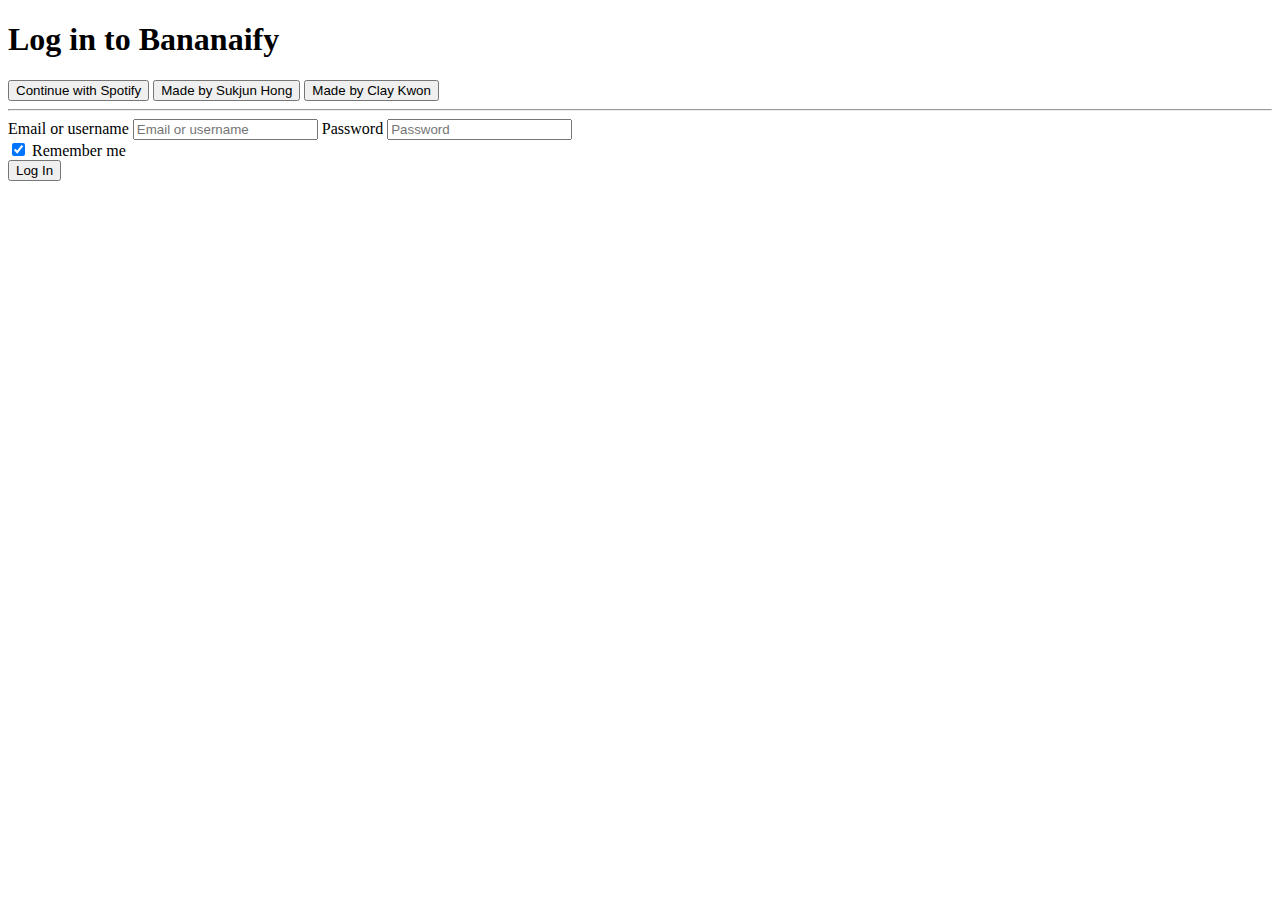
==== htmls/index.html @ 14075d5f "14" ====
<!DOCTYPE html>
<html lang="en">

<head>
    <meta charset="UTF-8">
    <meta name="viewport" content="width=device-width, initial-scale=1">
    <title>Not Spotify Log in Page</title>
    <link rel="stylesheet" href="style.css">
</head>

<body>

    <header>
        <div class="logo">
            <a href="recommendations.html"></a>
        </div>
    </header>
    
    <section>
        <div class="main">
            <h1>Log in to Bananaify</h1>
            
            <div class="account-connect"> 
                <button class="a-c btn" id="a"><span>Continue with Spotify</span></button>
                <button class="a-c btn" id="b"><span>Made by Sukjun Hong</span></button>
                <button class="a-c btn" id="c"><span>Made by Clay Kwon</span></button>
            </div>
            
            <hr>
        
            <div class="log-in">
                <form>
                    <label>Email or username</label>
                    <input type="text" placeholder="Email or username">
                    <label>Password</label>
                    <input type="text" placeholder="Password">
                    <div class="switch">
                        <input type="checkbox" id="switch" checked>
                        <label for="switch"></label>
                        <span>Remember me</span>
                    </div>
                    <button>Log In</button>
                </form>
            </div>
        
        </div>
        
    </section>

    <script>
        const CLIENT_ID = '17e466af805745bf8a92dda2b32555c3';
        const REDIRECT_URI = 'http://127.0.0.1:5000/recommendations.html';

        document.getElementById('a').addEventListener('click', function() {
            let url = `https://accounts.spotify.com/authorize?client_id=${CLIENT_ID}&redirect_uri=${encodeURIComponent(REDIRECT_URI)}&scope=user-read-recently-played&response_type=token`;
            window.location.href = url;
        });
    </script>
</body>

</html>
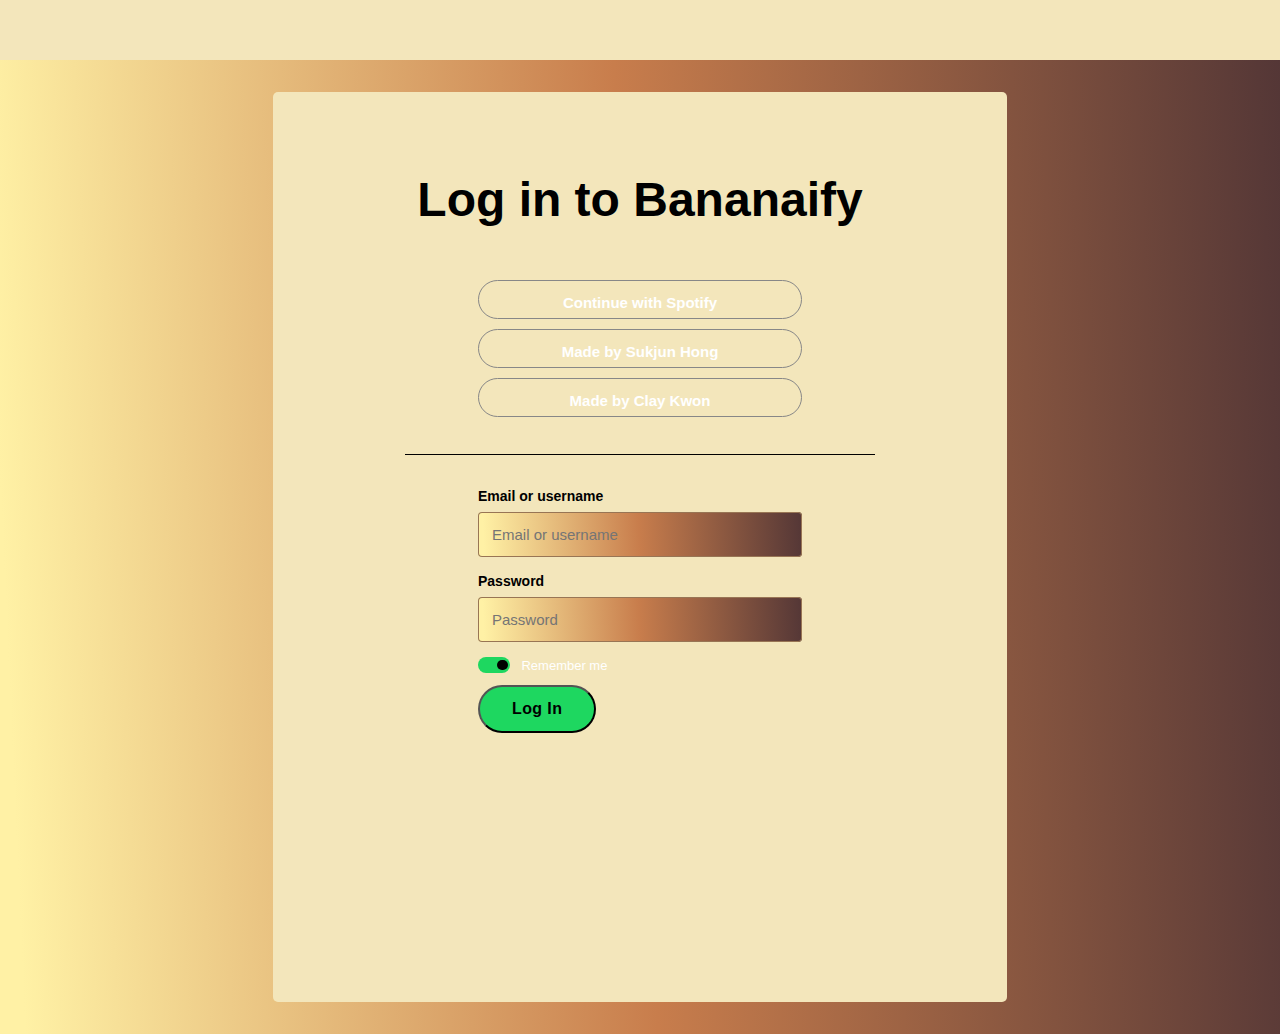
==== commit 56bde405: "16" ====
--- a/htmls/index.html
+++ b/htmls/index.html
@@ -9,25 +9,20 @@
 </head>
 
 <body>
-
     <header>
         <div class="logo">
             <a href="recommendations.html"></a>
         </div>
     </header>
-    
     <section>
         <div class="main">
             <h1>Log in to Bananaify</h1>
-            
-            <div class="account-connect"> 
+            <div class="account-connect">
                 <button class="a-c btn" id="a"><span>Continue with Spotify</span></button>
                 <button class="a-c btn" id="b"><span>Made by Sukjun Hong</span></button>
                 <button class="a-c btn" id="c"><span>Made by Clay Kwon</span></button>
             </div>
-            
             <hr>
-        
             <div class="log-in">
                 <form>
                     <label>Email or username</label>
@@ -42,20 +37,16 @@
                     <button>Log In</button>
                 </form>
             </div>
-        
         </div>
-        
     </section>
-
     <script>
         const CLIENT_ID = '17e466af805745bf8a92dda2b32555c3';
-        const REDIRECT_URI = 'http://127.0.0.1:5000/recommendations.html';
-
-        document.getElementById('a').addEventListener('click', function() {
-            let url = `https://accounts.spotify.com/authorize?client_id=${CLIENT_ID}&redirect_uri=${encodeURIComponent(REDIRECT_URI)}&scope=user-read-recently-played&response_type=token`;
+        const REDIRECT_URI = 'http://127.0.0.1:5000/index2.html';
+        document.getElementById('a').addEventListener('click', function () {
+            let url = `https://accounts.spotify.com/authorize?client_id=${CLIENT_ID}&redirect_uri=${encodeURIComponent(REDIRECT_URI)}&scope=user-top-read%20user-read-recently-played&response_type=token`;
             window.location.href = url;
         });
     </script>
 </body>
 
-</html>+</html>
--- a/htmls/style.css
+++ b/htmls/style.css
@@ -0,0 +1,202 @@
+* {
+  margin: 0;
+  padding: 0;
+  box-sizing: border-box;
+  text-decoration: none;
+  list-style: none;
+}
+
+html {
+  font-family: CircularspTitle, CircularSpTitle-Tall, CircularSp-Arab, CircularSp-Hebr, CircularSp-Cyrl, CircularSp-Grek, CircularSp-Deva, sans-serif;
+}
+
+header {
+  padding: 30px 0px 30px 51px;
+  background-color: #F3E6BB;
+  background-repeat: repeat;
+}
+
+header .logo img {
+  width: 120px;
+}
+
+
+section {
+  background: linear-gradient(87.4deg, rgb(255, 241, 165) 1.9%, rgb(200, 125, 76) 49.7%, rgb(83, 54, 54) 100.5%);
+  display: flex;
+  align-items: center;
+  justify-content: center;
+}
+
+  section div.main {
+  margin: 32px 0;
+  padding: 32px;
+  width: 734px;
+  height: 910px;
+  background: #F3E6BB; 
+  border-radius: 5px
+}
+
+  section div.main h1{
+    text-align: center;
+    margin: 48px 0;
+    color: black;
+    font-size: 48px;
+    font-weight: bolder;
+  }
+
+
+  section div.main .account-connect {
+    display: flex;
+    align-items: center;
+    justify-content: center;
+    flex-direction: column;
+  }
+  
+  section div.main .account-connect button{
+    width: 324px;
+    text-align: center;
+    padding: 10px 20px;
+    outline: none;
+    margin: 5px 0;
+    border-radius: 500px;
+    color: white;
+    background: transparent;
+    border: 1px solid #878787;
+    font-size: 15px;
+    font-weight: bold;
+    }
+    
+  section div.main .account-connect button img {
+    width: 23px;
+    float: left;
+    margin: 0 10px;
+  }
+  
+  section div.main .account-connect button span {
+    position: relative;
+    top: 3px;
+    
+  }
+  
+  section div.main hr{
+    margin: 32px 100px;
+    border-right: none;
+    border-bottom: none;
+    border-left: none;
+    border-image: initial;
+    border-top: 1px solid rgb(41, 41, 41);
+    border-color: black;
+  }
+
+
+section div.main .log-in {
+  display: flex;
+  align-items: center;
+  justify-content: center;
+  font-weight: bold;
+}
+
+section div.main .log-in form label {
+  color: black;
+  font-size: 14px;
+  margin-bottom: 8px;
+  display: inline-block;
+}
+
+section div.main .log-in form input{
+  display: block;
+  padding: 14px;
+  width: 324px;
+  margin-bottom: 15px;
+  font-size: 15px;
+  font-weight: 500;
+  background: linear-gradient(87.4deg, rgb(255, 241, 165) 1.9%, rgb(200, 125, 76) 49.7%, rgb(83, 54, 54) 100.5%);
+  outline: none;
+  border: none;
+  appearance: none;
+  border-radius: 4px;
+  box-shadow: inset 0 0 0 1px #987554;
+  color: black;
+}
+
+.switch{
+  margin: 0;
+  padding: 0;
+}
+
+.switch input[type=checked]{
+  height: 0;
+  width: 0;
+  visibility: hidden
+}
+
+.switch label {
+  margin: 10px 0px 20 0px;
+  cursor: pointer;
+  padding: 3px;
+  width: 32px;
+  height: 16px;
+  background: #987554;
+  display: block;
+  border-radius: 50em;
+  position: relative;
+  transition: .1s;
+  box-sizing: border-box;
+}
+
+.switch label::after{
+  content: '';
+  position: absolute;
+  width: 11px;
+  height: 10px;
+  background: black;
+  border-radius: 50em;
+  transition: .1s;
+}
+
+.switch input:active+label{
+  background-color: #727272
+}
+
+.switch input:checked+label{
+  background: #1ed760;
+}
+
+.switch input:checked+label:after {
+  transform: translateX(calc(100% + 5px));
+}
+
+input#switch {
+  display: none;
+}
+
+.switch span{
+  color: white;
+  font-size: 13px;
+  font-weight: 400;
+  position: relative;
+  left: 7px;
+  bottom: 11px;
+}
+
+section div.main .log-in button {
+  background-color: #1ed760;
+  border-radius: 30px;
+  font-weight: bold;
+  padding: 8px 32px;
+  height: 48px;
+  weight: 324px;
+  letter-spacing: .4px;
+  font-size: 16px;
+  margin: 20px 0s;
+}
+
+section div.main .log-in a{
+  display: block;
+  text-align: center;
+  color: white;
+  font-weight: 400;
+  text-decoration: underline;
+}
+
